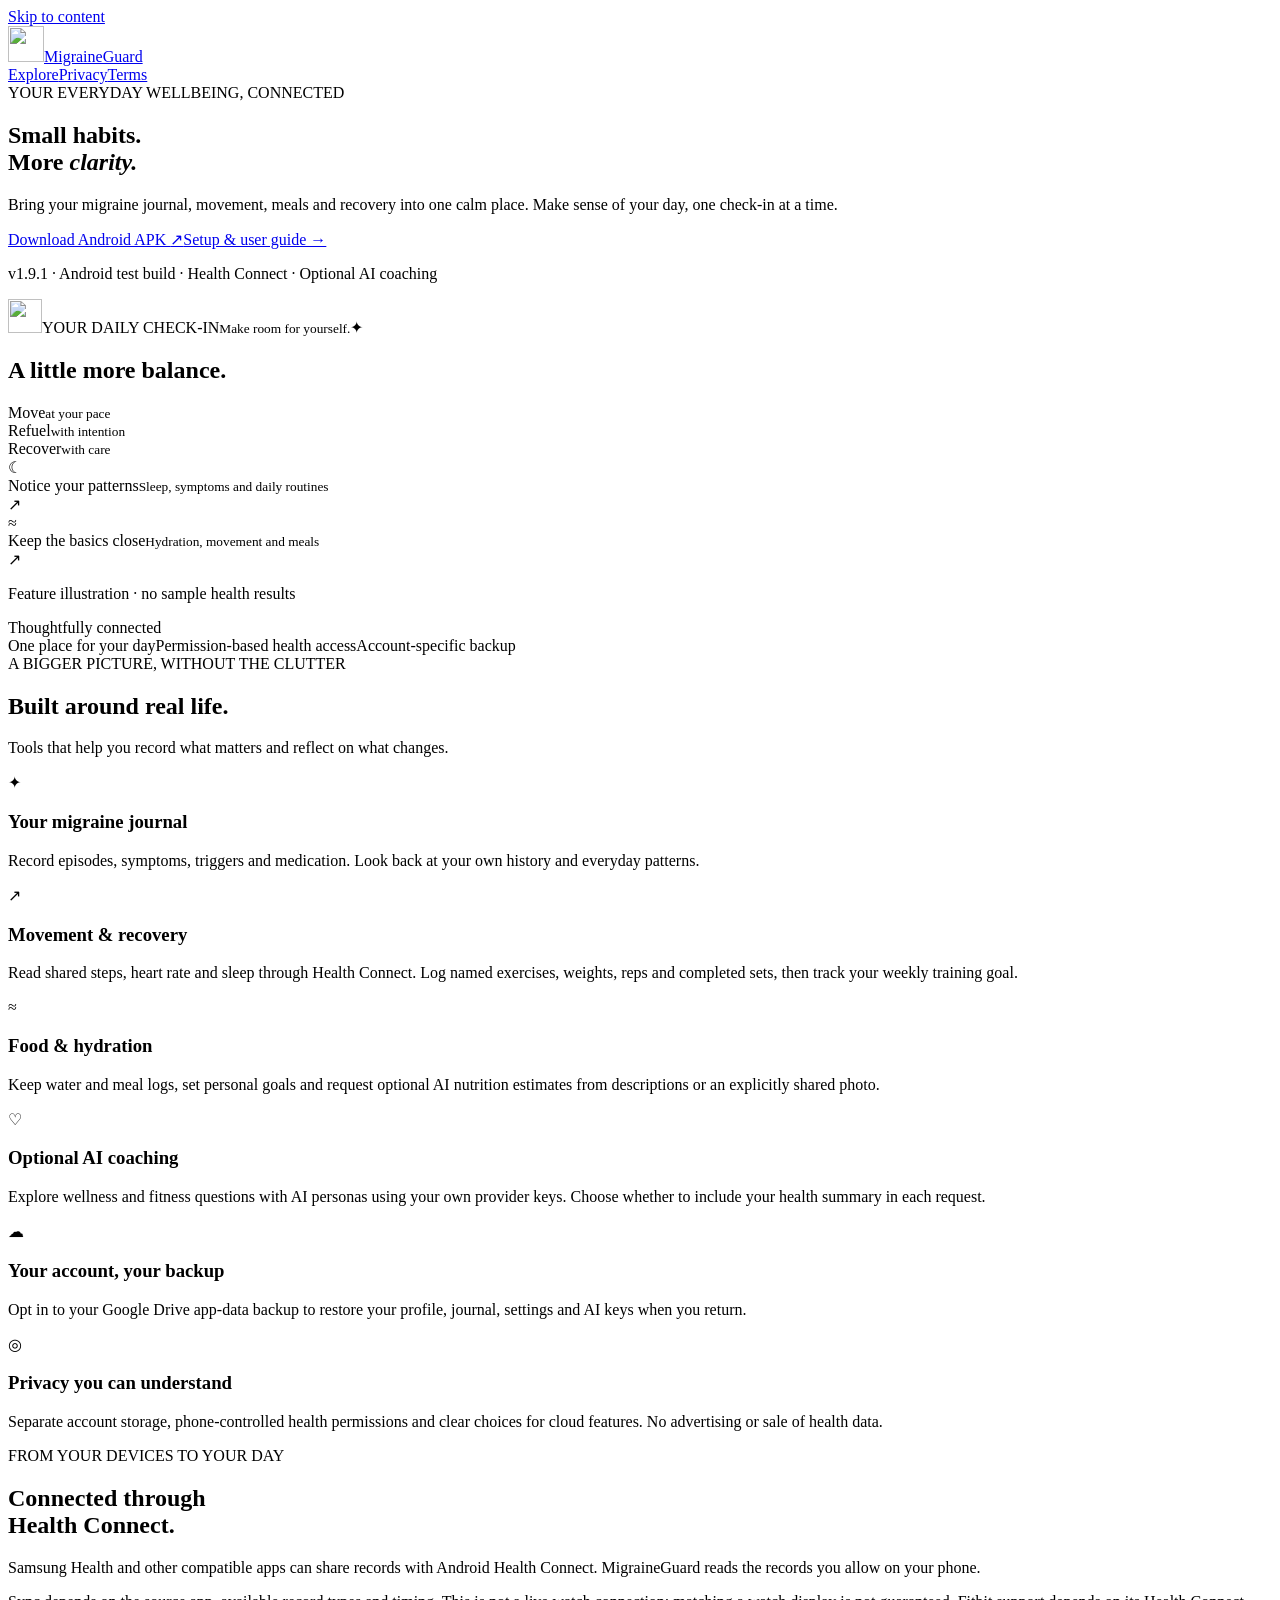
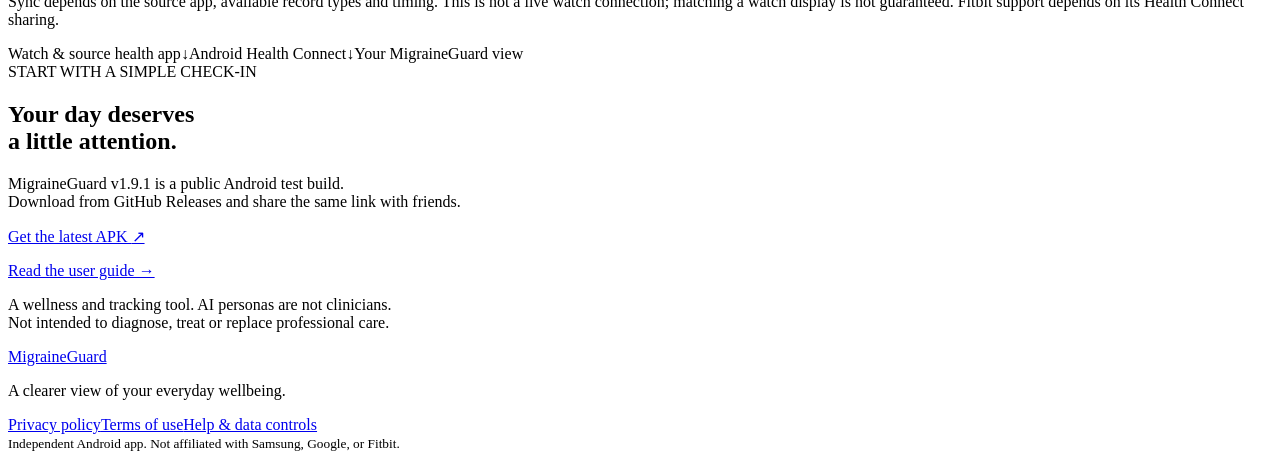
==== website/public/index.html @ 77f8e103 "docs: publish v1.9.1 guide, screenshots, permissions and release evidence [skip ci]" ====
<!doctype html>
<html lang="en">
<head>
<meta charset="utf-8">
<meta name="viewport" content="width=device-width,initial-scale=1">
<meta name="description" content="An Android companion for migraine journaling, fitness, hydration, nutrition and optional AI coaching, with Health Connect and private Google Drive backup.">
<meta name="theme-color" content="#101424"><title>Your health, in perspective · MigraineGuard</title>
<link rel="icon" href="/mark.svg" type="image/svg+xml">
<link rel="stylesheet" href="/styles.css"></head>

<body><a class="skip" href="#main">Skip to content</a>
<header><a class="brand" href="/"><img src="/mark.svg" width="36" height="36" alt="">MigraineGuard</a>
<nav aria-label="Main navigation"><a href="/#features">Explore</a><a href="/privacy.html">Privacy</a><a href="/terms.html">Terms</a></nav>
</header>

<main id="main">
<section class="hero">
<div><span class="eyebrow"><span class="dot"></span> YOUR EVERYDAY WELLBEING, CONNECTED</span>
<h1>Small habits.<br>More <em>clarity.</em></h1>

<p class="lead">Bring your migraine journal, movement, meals and recovery into one calm place. Make sense of your day, one check-in at a time.</p>

<div class="actions"><a class="button" href="https://github.com/jdp323/migraineguard/releases/latest">Download Android APK <span aria-hidden="true">↗</span></a><a class="text-link" href="/support.html">Setup &amp; user guide →</a></div>

<p class="caption">v1.9.1 · Android test build · Health Connect · Optional AI coaching</p>
</div>

<div class="visual" aria-label="Illustration of MigraineGuard features, without personal health readings">
<div class="orbit orbit-one"></div>

<div class="orbit orbit-two"></div>

<div class="demo-card">
<div class="demo-top"><img src="/mark.svg" width="34" height="34" alt=""><span>YOUR DAILY CHECK-IN<small>Make room for yourself.</small></span><span class="spark">✦</span></div>

<h2>A little more balance.</h2>

<div class="rings">
<div class="ring"><span>Move<small>at your pace</small></span></div>

<div class="ring ring-two"><span>Refuel<small>with intention</small></span></div>

<div class="ring ring-three"><span>Recover<small>with care</small></span></div>
</div>

<div class="demo-row"><span class="icon">☾</span>
<div>Notice your patterns<small>Sleep, symptoms and daily routines</small></div>
<span>↗</span></div>

<div class="demo-row"><span class="icon mint">≈</span>
<div>Keep the basics close<small>Hydration, movement and meals</small></div>
<span>↗</span></div>

<p class="illustration-label">Feature illustration · no sample health results</p>
</div>

<div class="floating"><span class="dot"></span> Thoughtfully connected</div>
</div>
</section>

<div class="trust"><span>One place for your day</span><span>Permission-based health access</span><span>Account-specific backup</span></div>

<section id="features">
<div class="section-heading"><span class="eyebrow">A BIGGER PICTURE, WITHOUT THE CLUTTER</span>
<h2>Built around real life.</h2>

<p>Tools that help you record what matters and reflect on what changes.</p>
</div>

<div class="grid">
<article><span class="tile-icon">✦</span>
<h3>Your migraine journal</h3>

<p>Record episodes, symptoms, triggers and medication. Look back at your own history and everyday patterns.</p>
</article>

<article><span class="tile-icon mint">↗</span>
<h3>Movement &amp; recovery</h3>

<p>Read shared steps, heart rate and sleep through Health Connect. Log named exercises, weights, reps and completed sets, then track your weekly training goal.</p>
</article>

<article><span class="tile-icon peach">≈</span>
<h3>Food &amp; hydration</h3>

<p>Keep water and meal logs, set personal goals and request optional AI nutrition estimates from descriptions or an explicitly shared photo.</p>
</article>

<article><span class="tile-icon peach">♡</span>
<h3>Optional AI coaching</h3>

<p>Explore wellness and fitness questions with AI personas using your own provider keys. Choose whether to include your health summary in each request.</p>
</article>

<article><span class="tile-icon">☁</span>
<h3>Your account, your backup</h3>

<p>Opt in to your Google Drive app-data backup to restore your profile, journal, settings and AI keys when you return.</p>
</article>

<article><span class="tile-icon mint">◎</span>
<h3>Privacy you can understand</h3>

<p>Separate account storage, phone-controlled health permissions and clear choices for cloud features. No advertising or sale of health data.</p>
</article>
</div>
</section>

<section class="connection">
<div><span class="eyebrow">FROM YOUR DEVICES TO YOUR DAY</span>
<h2>Connected through<br>Health Connect.</h2>

<p>Samsung Health and other compatible apps can share records with Android Health Connect. MigraineGuard reads the records you allow on your phone.</p>

<p class="muted">Sync depends on the source app, available record types and timing. This is not a live watch connection; matching a watch display is not guaranteed. Fitbit support depends on its Health Connect sharing.</p>
</div>

<div class="flow"><span>Watch &amp; source health app</span><b aria-hidden="true">↓</b><span>Android Health Connect</span><b aria-hidden="true">↓</b><span class="highlight">Your MigraineGuard view</span></div>
</section>

<section class="closing"><span class="eyebrow">START WITH A SIMPLE CHECK-IN</span>
<h2>Your day deserves<br>a little attention.</h2>

<p>MigraineGuard v1.9.1 is a public Android test build.<br>Download from GitHub Releases and share the same link with friends.</p>
<a class="button" href="https://github.com/jdp323/migraineguard/releases/latest">Get the latest APK <span aria-hidden="true">↗</span></a><p><a class="text-link" href="https://github.com/jdp323/migraineguard/blob/main/docs/USER_GUIDE.md">Read the user guide →</a></p>
<p class="caption">A wellness and tracking tool. AI personas are not clinicians.<br>Not intended to diagnose, treat or replace professional care.</p>
</section>
</main>

<footer><a class="brand" href="/">MigraineGuard</a>
<p>A clearer view of your everyday wellbeing.</p>

<div><a href="/privacy.html">Privacy policy</a><a href="/terms.html">Terms of use</a><a href="/support.html">Help &amp; data controls</a></div>
<small>Independent Android app. Not affiliated with Samsung, Google, or Fitbit.</small></footer>
</body></html>
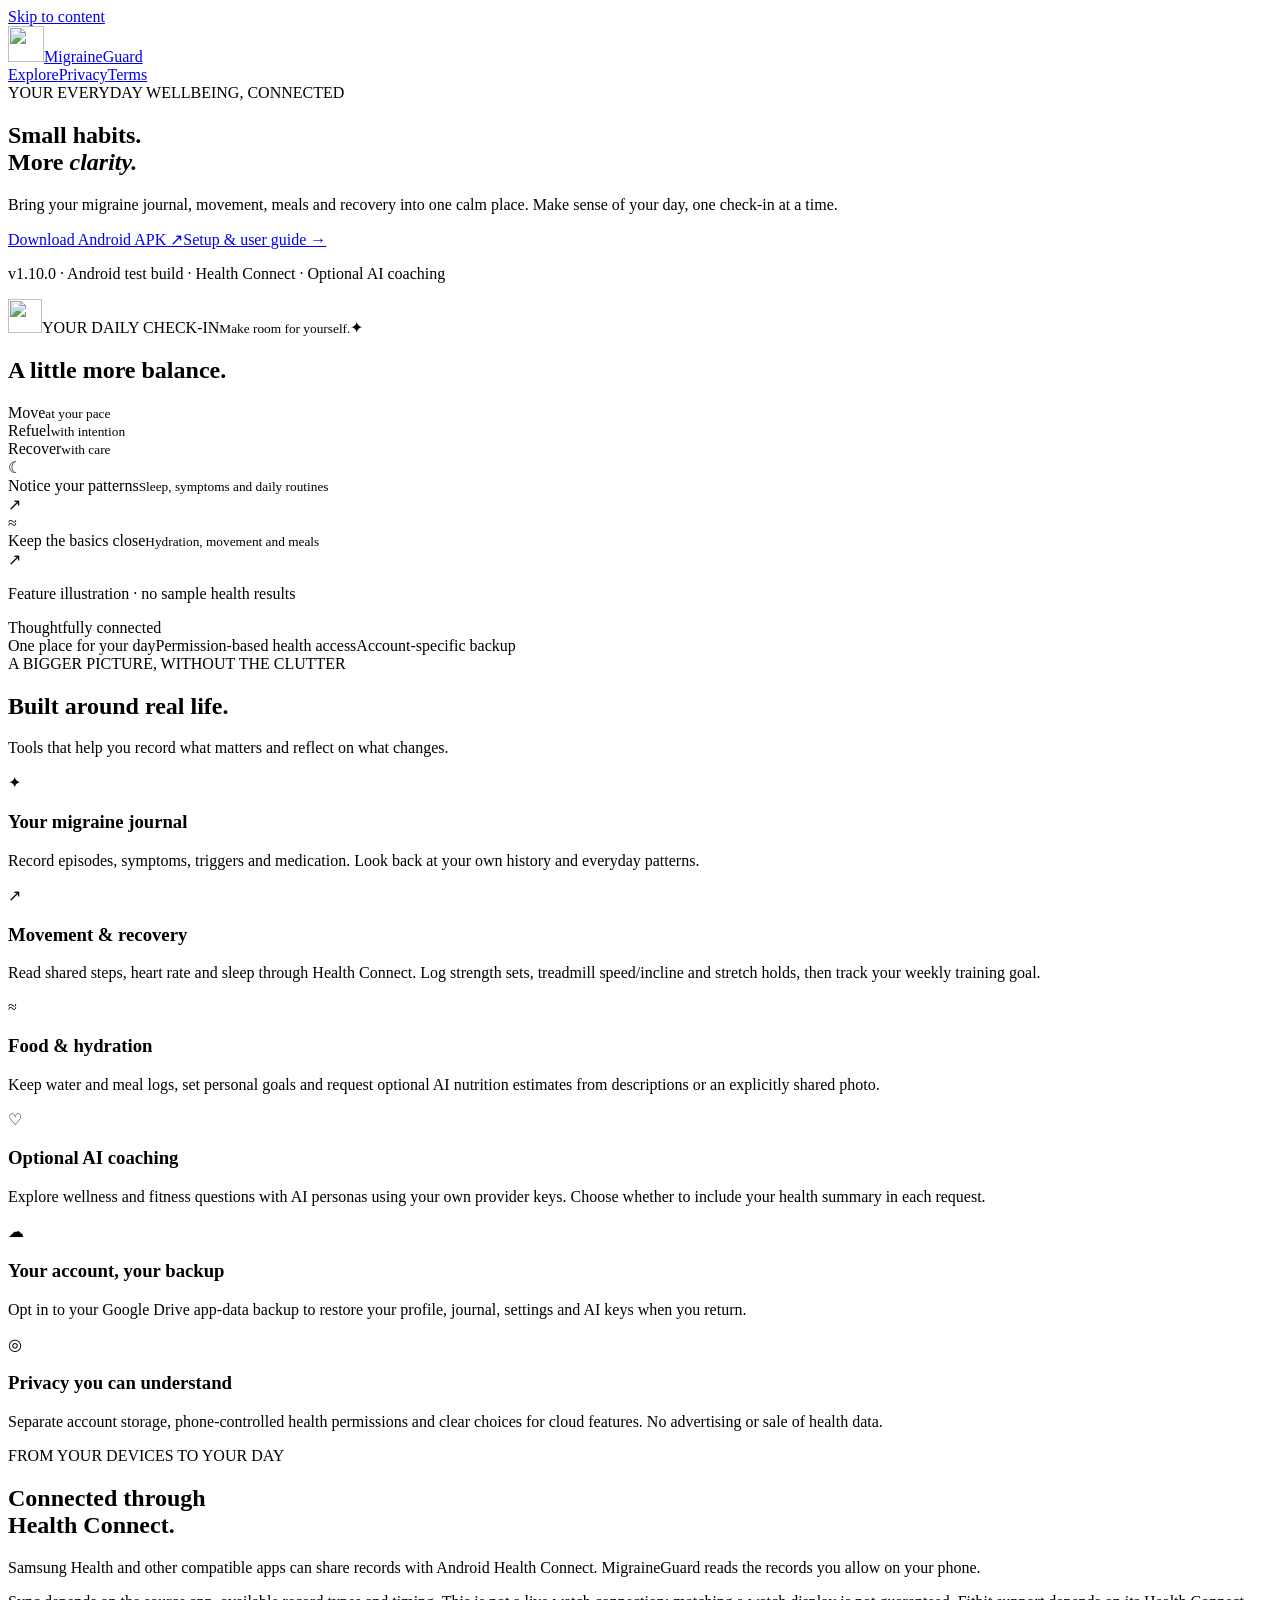
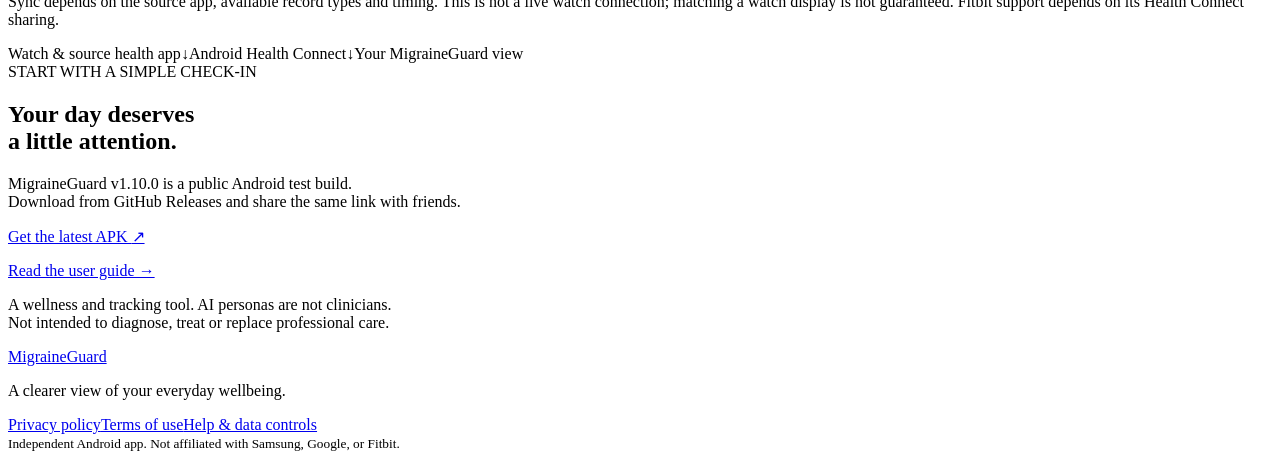
==== commit 0d6628c6: "docs: publish v1.10 usage, screenshots, privacy and release evidence [skip ci]" ====
--- a/website/public/index.html
+++ b/website/public/index.html
@@ -22,7 +22,7 @@
 
 <div class="actions"><a class="button" href="https://github.com/jdp323/migraineguard/releases/latest">Download Android APK <span aria-hidden="true">↗</span></a><a class="text-link" href="/support.html">Setup &amp; user guide →</a></div>
 
-<p class="caption">v1.9.1 · Android test build · Health Connect · Optional AI coaching</p>
+<p class="caption">v1.10.0 · Android test build · Health Connect · Optional AI coaching</p>
 </div>
 
 <div class="visual" aria-label="Illustration of MigraineGuard features, without personal health readings">
@@ -77,7 +77,7 @@
 <article><span class="tile-icon mint">↗</span>
 <h3>Movement &amp; recovery</h3>
 
-<p>Read shared steps, heart rate and sleep through Health Connect. Log named exercises, weights, reps and completed sets, then track your weekly training goal.</p>
+<p>Read shared steps, heart rate and sleep through Health Connect. Log strength sets, treadmill speed/incline and stretch holds, then track your weekly training goal.</p>
 </article>
 
 <article><span class="tile-icon peach">≈</span>
@@ -121,7 +121,7 @@
 <section class="closing"><span class="eyebrow">START WITH A SIMPLE CHECK-IN</span>
 <h2>Your day deserves<br>a little attention.</h2>
 
-<p>MigraineGuard v1.9.1 is a public Android test build.<br>Download from GitHub Releases and share the same link with friends.</p>
+<p>MigraineGuard v1.10.0 is a public Android test build.<br>Download from GitHub Releases and share the same link with friends.</p>
 <a class="button" href="https://github.com/jdp323/migraineguard/releases/latest">Get the latest APK <span aria-hidden="true">↗</span></a><p><a class="text-link" href="https://github.com/jdp323/migraineguard/blob/main/docs/USER_GUIDE.md">Read the user guide →</a></p>
 <p class="caption">A wellness and tracking tool. AI personas are not clinicians.<br>Not intended to diagnose, treat or replace professional care.</p>
 </section>
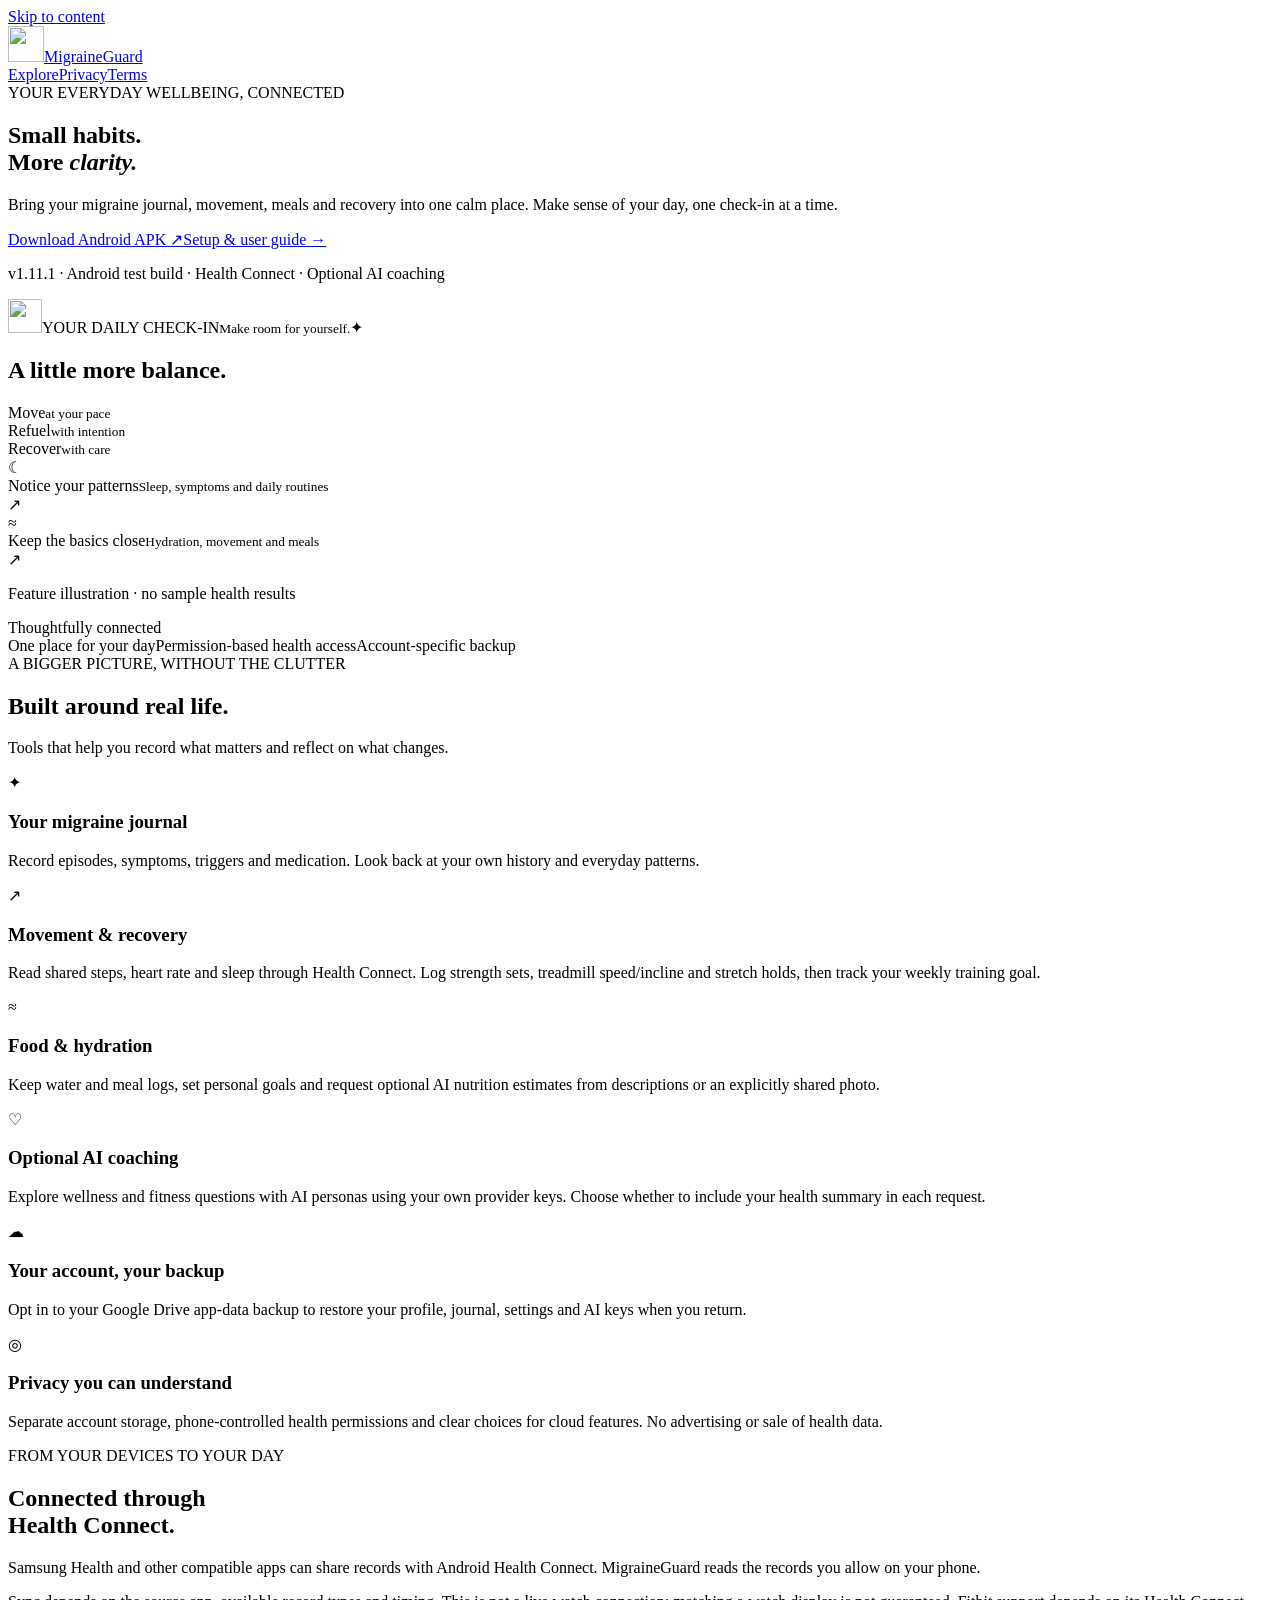
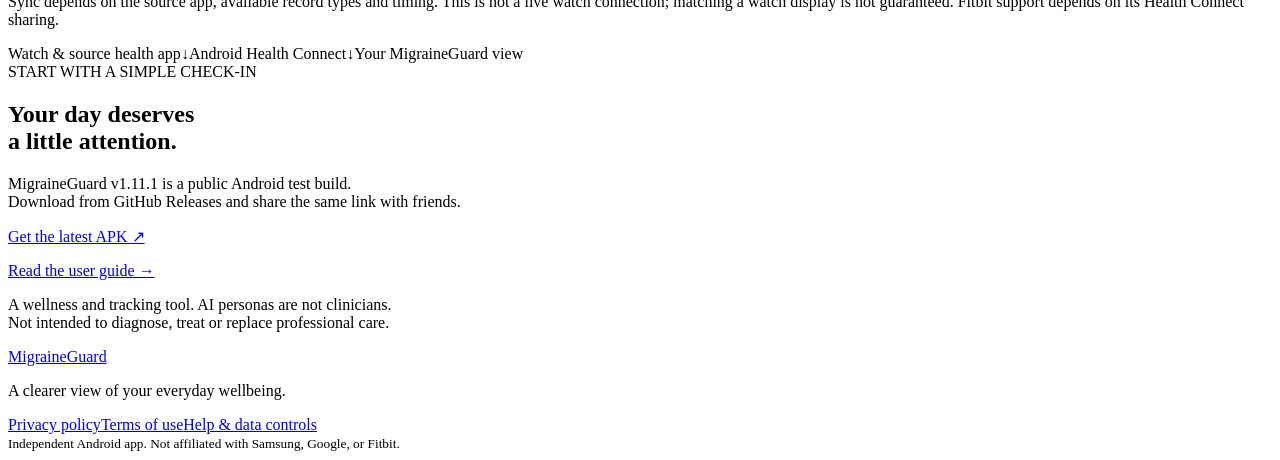
==== commit d1a9352e: "docs: publish v1.11.1 gesture guide, inspected UI gallery and release evidence [skip ci]" ====
--- a/website/public/index.html
+++ b/website/public/index.html
@@ -22,7 +22,7 @@
 
 <div class="actions"><a class="button" href="https://github.com/jdp323/migraineguard/releases/latest">Download Android APK <span aria-hidden="true">↗</span></a><a class="text-link" href="/support.html">Setup &amp; user guide →</a></div>
 
-<p class="caption">v1.10.0 · Android test build · Health Connect · Optional AI coaching</p>
+<p class="caption">v1.11.1 · Android test build · Health Connect · Optional AI coaching</p>
 </div>
 
 <div class="visual" aria-label="Illustration of MigraineGuard features, without personal health readings">
@@ -121,7 +121,7 @@
 <section class="closing"><span class="eyebrow">START WITH A SIMPLE CHECK-IN</span>
 <h2>Your day deserves<br>a little attention.</h2>
 
-<p>MigraineGuard v1.10.0 is a public Android test build.<br>Download from GitHub Releases and share the same link with friends.</p>
+<p>MigraineGuard v1.11.1 is a public Android test build.<br>Download from GitHub Releases and share the same link with friends.</p>
 <a class="button" href="https://github.com/jdp323/migraineguard/releases/latest">Get the latest APK <span aria-hidden="true">↗</span></a><p><a class="text-link" href="https://github.com/jdp323/migraineguard/blob/main/docs/USER_GUIDE.md">Read the user guide →</a></p>
 <p class="caption">A wellness and tracking tool. AI personas are not clinicians.<br>Not intended to diagnose, treat or replace professional care.</p>
 </section>
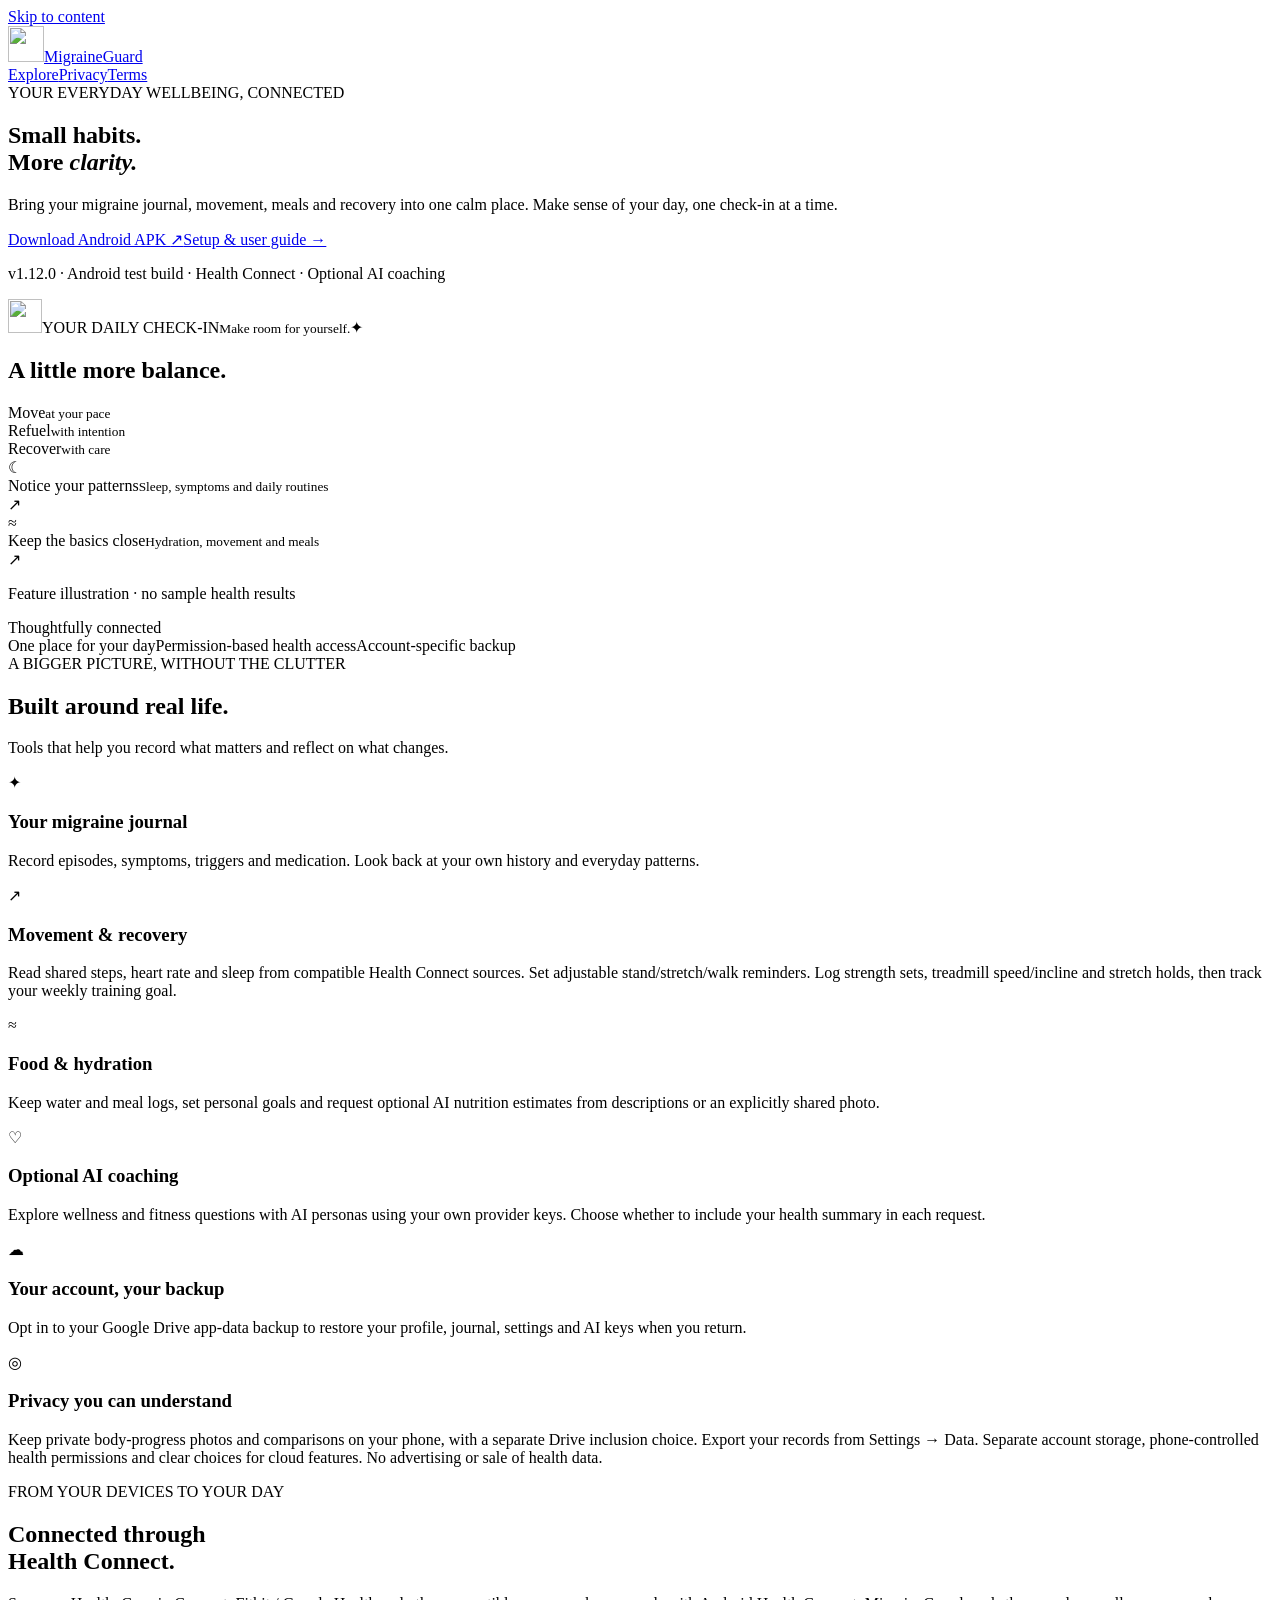
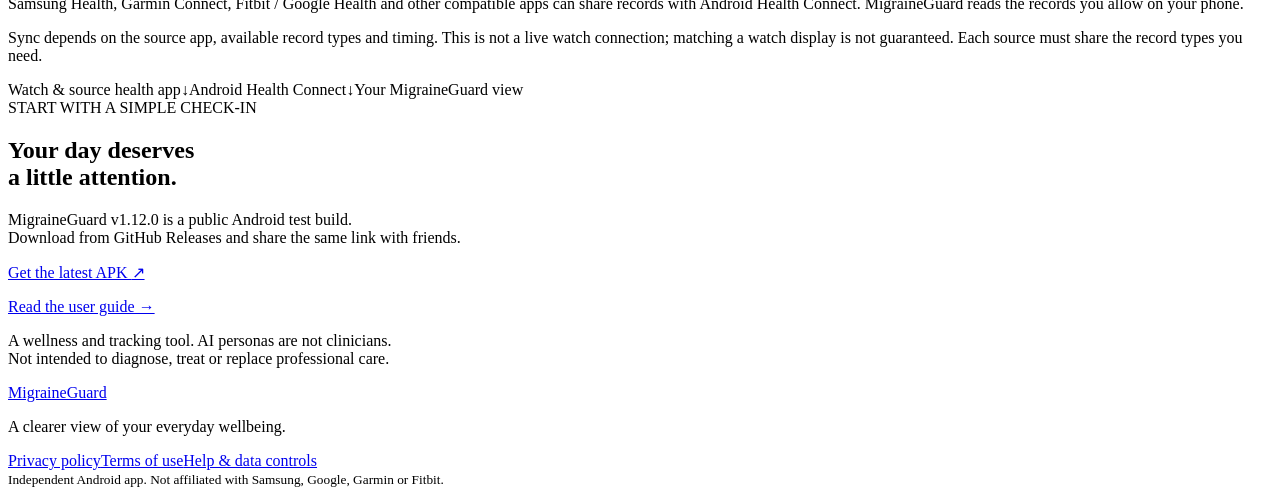
==== commit 70ca7515: "docs: publish verified v1.12.0 usage, privacy, export formats and screenshots [skip ci]" ====
--- a/website/public/index.html
+++ b/website/public/index.html
@@ -22,7 +22,7 @@
 
 <div class="actions"><a class="button" href="https://github.com/jdp323/migraineguard/releases/latest">Download Android APK <span aria-hidden="true">↗</span></a><a class="text-link" href="/support.html">Setup &amp; user guide →</a></div>
 
-<p class="caption">v1.11.1 · Android test build · Health Connect · Optional AI coaching</p>
+<p class="caption">v1.12.0 · Android test build · Health Connect · Optional AI coaching</p>
 </div>
 
 <div class="visual" aria-label="Illustration of MigraineGuard features, without personal health readings">
@@ -77,7 +77,7 @@
 <article><span class="tile-icon mint">↗</span>
 <h3>Movement &amp; recovery</h3>
 
-<p>Read shared steps, heart rate and sleep through Health Connect. Log strength sets, treadmill speed/incline and stretch holds, then track your weekly training goal.</p>
+<p>Read shared steps, heart rate and sleep from compatible Health Connect sources. Set adjustable stand/stretch/walk reminders. Log strength sets, treadmill speed/incline and stretch holds, then track your weekly training goal.</p>
 </article>
 
 <article><span class="tile-icon peach">≈</span>
@@ -101,7 +101,7 @@
 <article><span class="tile-icon mint">◎</span>
 <h3>Privacy you can understand</h3>
 
-<p>Separate account storage, phone-controlled health permissions and clear choices for cloud features. No advertising or sale of health data.</p>
+<p>Keep private body-progress photos and comparisons on your phone, with a separate Drive inclusion choice. Export your records from Settings → Data. Separate account storage, phone-controlled health permissions and clear choices for cloud features. No advertising or sale of health data.</p>
 </article>
 </div>
 </section>
@@ -110,9 +110,9 @@
 <div><span class="eyebrow">FROM YOUR DEVICES TO YOUR DAY</span>
 <h2>Connected through<br>Health Connect.</h2>
 
-<p>Samsung Health and other compatible apps can share records with Android Health Connect. MigraineGuard reads the records you allow on your phone.</p>
+<p>Samsung Health, Garmin Connect, Fitbit / Google Health and other compatible apps can share records with Android Health Connect. MigraineGuard reads the records you allow on your phone.</p>
 
-<p class="muted">Sync depends on the source app, available record types and timing. This is not a live watch connection; matching a watch display is not guaranteed. Fitbit support depends on its Health Connect sharing.</p>
+<p class="muted">Sync depends on the source app, available record types and timing. This is not a live watch connection; matching a watch display is not guaranteed. Each source must share the record types you need.</p>
 </div>
 
 <div class="flow"><span>Watch &amp; source health app</span><b aria-hidden="true">↓</b><span>Android Health Connect</span><b aria-hidden="true">↓</b><span class="highlight">Your MigraineGuard view</span></div>
@@ -121,7 +121,7 @@
 <section class="closing"><span class="eyebrow">START WITH A SIMPLE CHECK-IN</span>
 <h2>Your day deserves<br>a little attention.</h2>
 
-<p>MigraineGuard v1.11.1 is a public Android test build.<br>Download from GitHub Releases and share the same link with friends.</p>
+<p>MigraineGuard v1.12.0 is a public Android test build.<br>Download from GitHub Releases and share the same link with friends.</p>
 <a class="button" href="https://github.com/jdp323/migraineguard/releases/latest">Get the latest APK <span aria-hidden="true">↗</span></a><p><a class="text-link" href="https://github.com/jdp323/migraineguard/blob/main/docs/USER_GUIDE.md">Read the user guide →</a></p>
 <p class="caption">A wellness and tracking tool. AI personas are not clinicians.<br>Not intended to diagnose, treat or replace professional care.</p>
 </section>
@@ -131,5 +131,5 @@
 <p>A clearer view of your everyday wellbeing.</p>
 
 <div><a href="/privacy.html">Privacy policy</a><a href="/terms.html">Terms of use</a><a href="/support.html">Help &amp; data controls</a></div>
-<small>Independent Android app. Not affiliated with Samsung, Google, or Fitbit.</small></footer>
+<small>Independent Android app. Not affiliated with Samsung, Google, Garmin or Fitbit.</small></footer>
 </body></html>
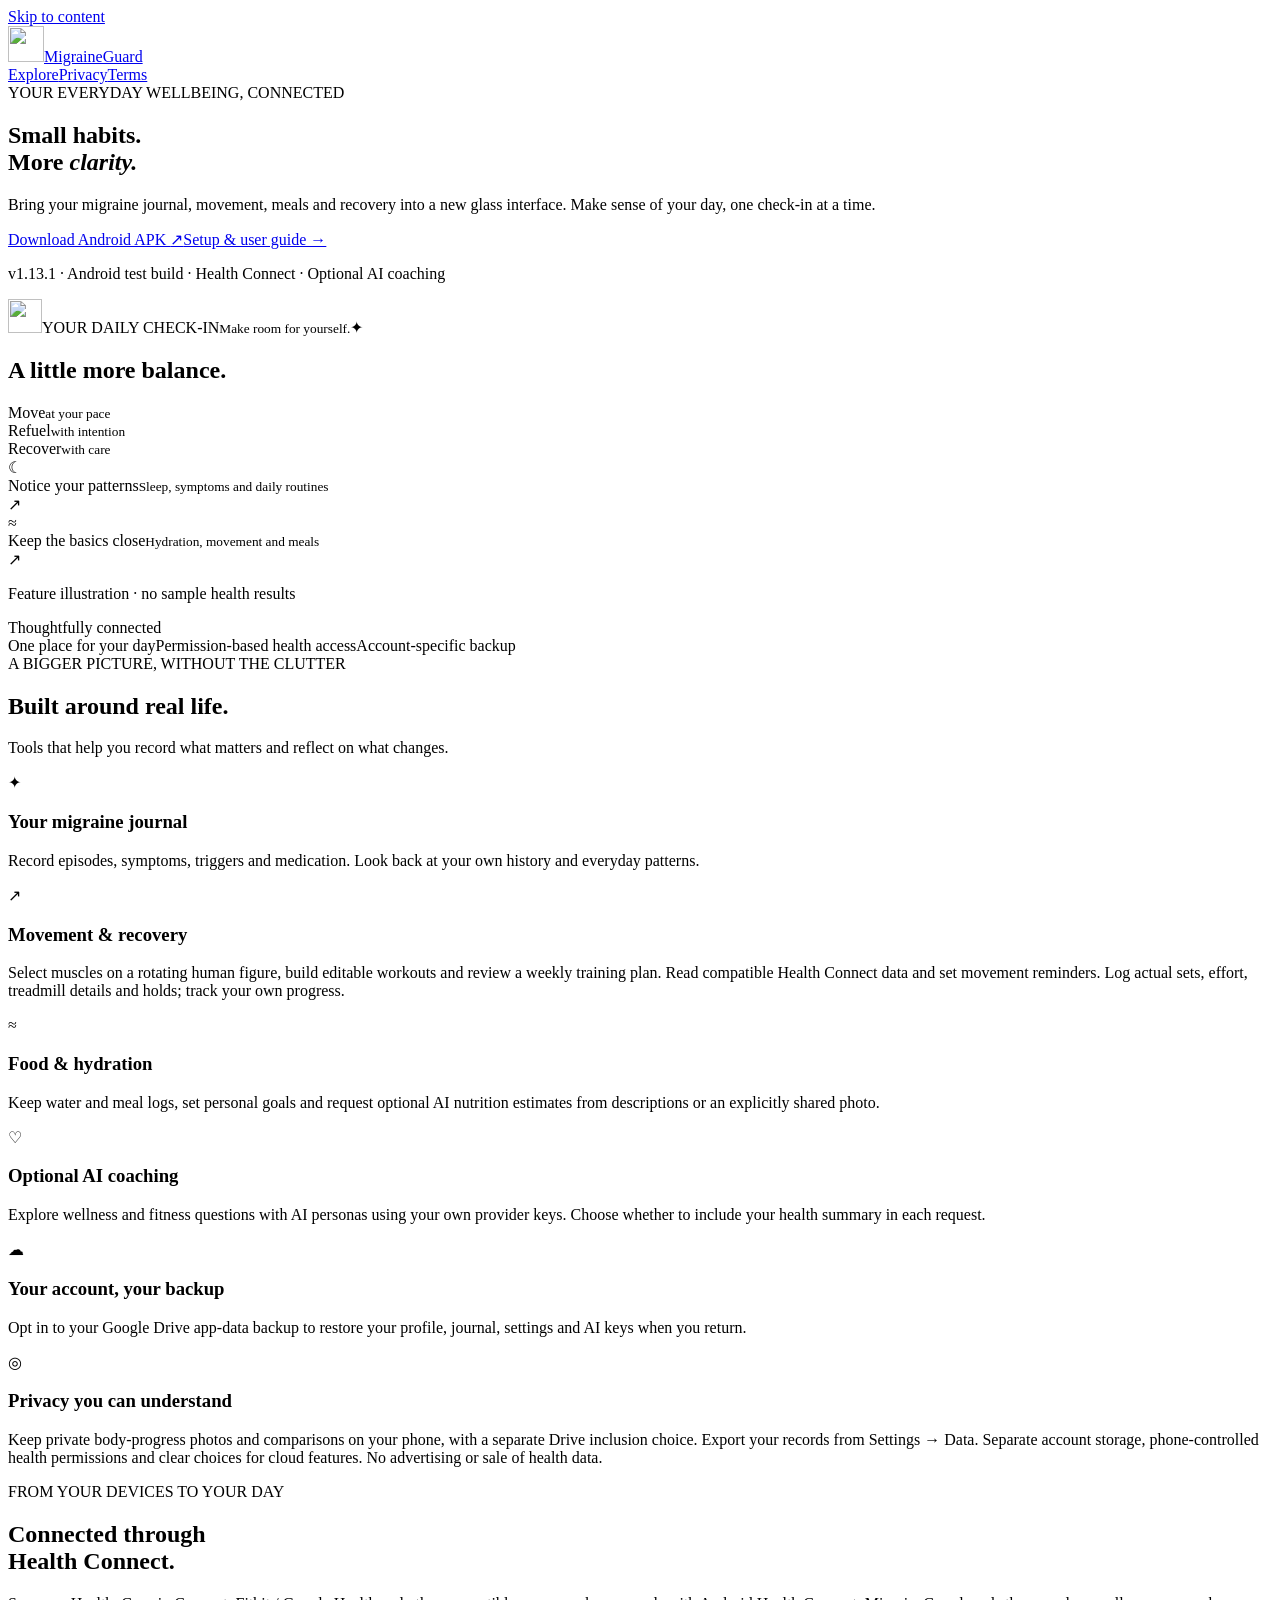
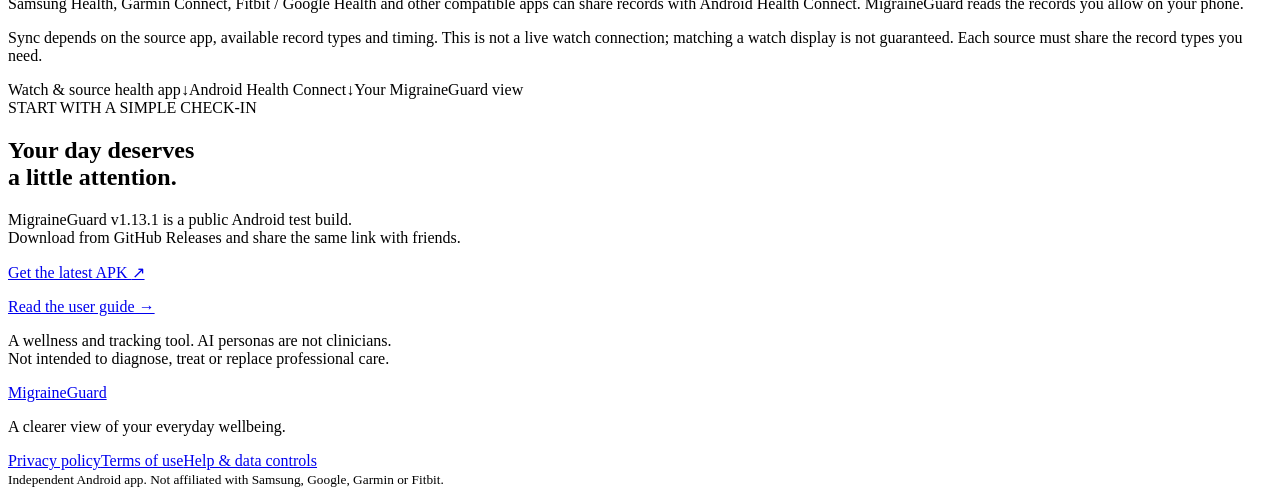
==== commit f6fba4f5: "Document verified v1.13.1 trainer, glass UI and public screenshots [skip ci]" ====
--- a/website/public/index.html
+++ b/website/public/index.html
@@ -18,11 +18,11 @@
 <div><span class="eyebrow"><span class="dot"></span> YOUR EVERYDAY WELLBEING, CONNECTED</span>
 <h1>Small habits.<br>More <em>clarity.</em></h1>
 
-<p class="lead">Bring your migraine journal, movement, meals and recovery into one calm place. Make sense of your day, one check-in at a time.</p>
+<p class="lead">Bring your migraine journal, movement, meals and recovery into a new glass interface. Make sense of your day, one check-in at a time.</p>
 
 <div class="actions"><a class="button" href="https://github.com/jdp323/migraineguard/releases/latest">Download Android APK <span aria-hidden="true">↗</span></a><a class="text-link" href="/support.html">Setup &amp; user guide →</a></div>
 
-<p class="caption">v1.12.0 · Android test build · Health Connect · Optional AI coaching</p>
+<p class="caption">v1.13.1 · Android test build · Health Connect · Optional AI coaching</p>
 </div>
 
 <div class="visual" aria-label="Illustration of MigraineGuard features, without personal health readings">
@@ -77,7 +77,7 @@
 <article><span class="tile-icon mint">↗</span>
 <h3>Movement &amp; recovery</h3>
 
-<p>Read shared steps, heart rate and sleep from compatible Health Connect sources. Set adjustable stand/stretch/walk reminders. Log strength sets, treadmill speed/incline and stretch holds, then track your weekly training goal.</p>
+<p>Select muscles on a rotating human figure, build editable workouts and review a weekly training plan. Read compatible Health Connect data and set movement reminders. Log actual sets, effort, treadmill details and holds; track your own progress.</p>
 </article>
 
 <article><span class="tile-icon peach">≈</span>
@@ -121,7 +121,7 @@
 <section class="closing"><span class="eyebrow">START WITH A SIMPLE CHECK-IN</span>
 <h2>Your day deserves<br>a little attention.</h2>
 
-<p>MigraineGuard v1.12.0 is a public Android test build.<br>Download from GitHub Releases and share the same link with friends.</p>
+<p>MigraineGuard v1.13.1 is a public Android test build.<br>Download from GitHub Releases and share the same link with friends.</p>
 <a class="button" href="https://github.com/jdp323/migraineguard/releases/latest">Get the latest APK <span aria-hidden="true">↗</span></a><p><a class="text-link" href="https://github.com/jdp323/migraineguard/blob/main/docs/USER_GUIDE.md">Read the user guide →</a></p>
 <p class="caption">A wellness and tracking tool. AI personas are not clinicians.<br>Not intended to diagnose, treat or replace professional care.</p>
 </section>
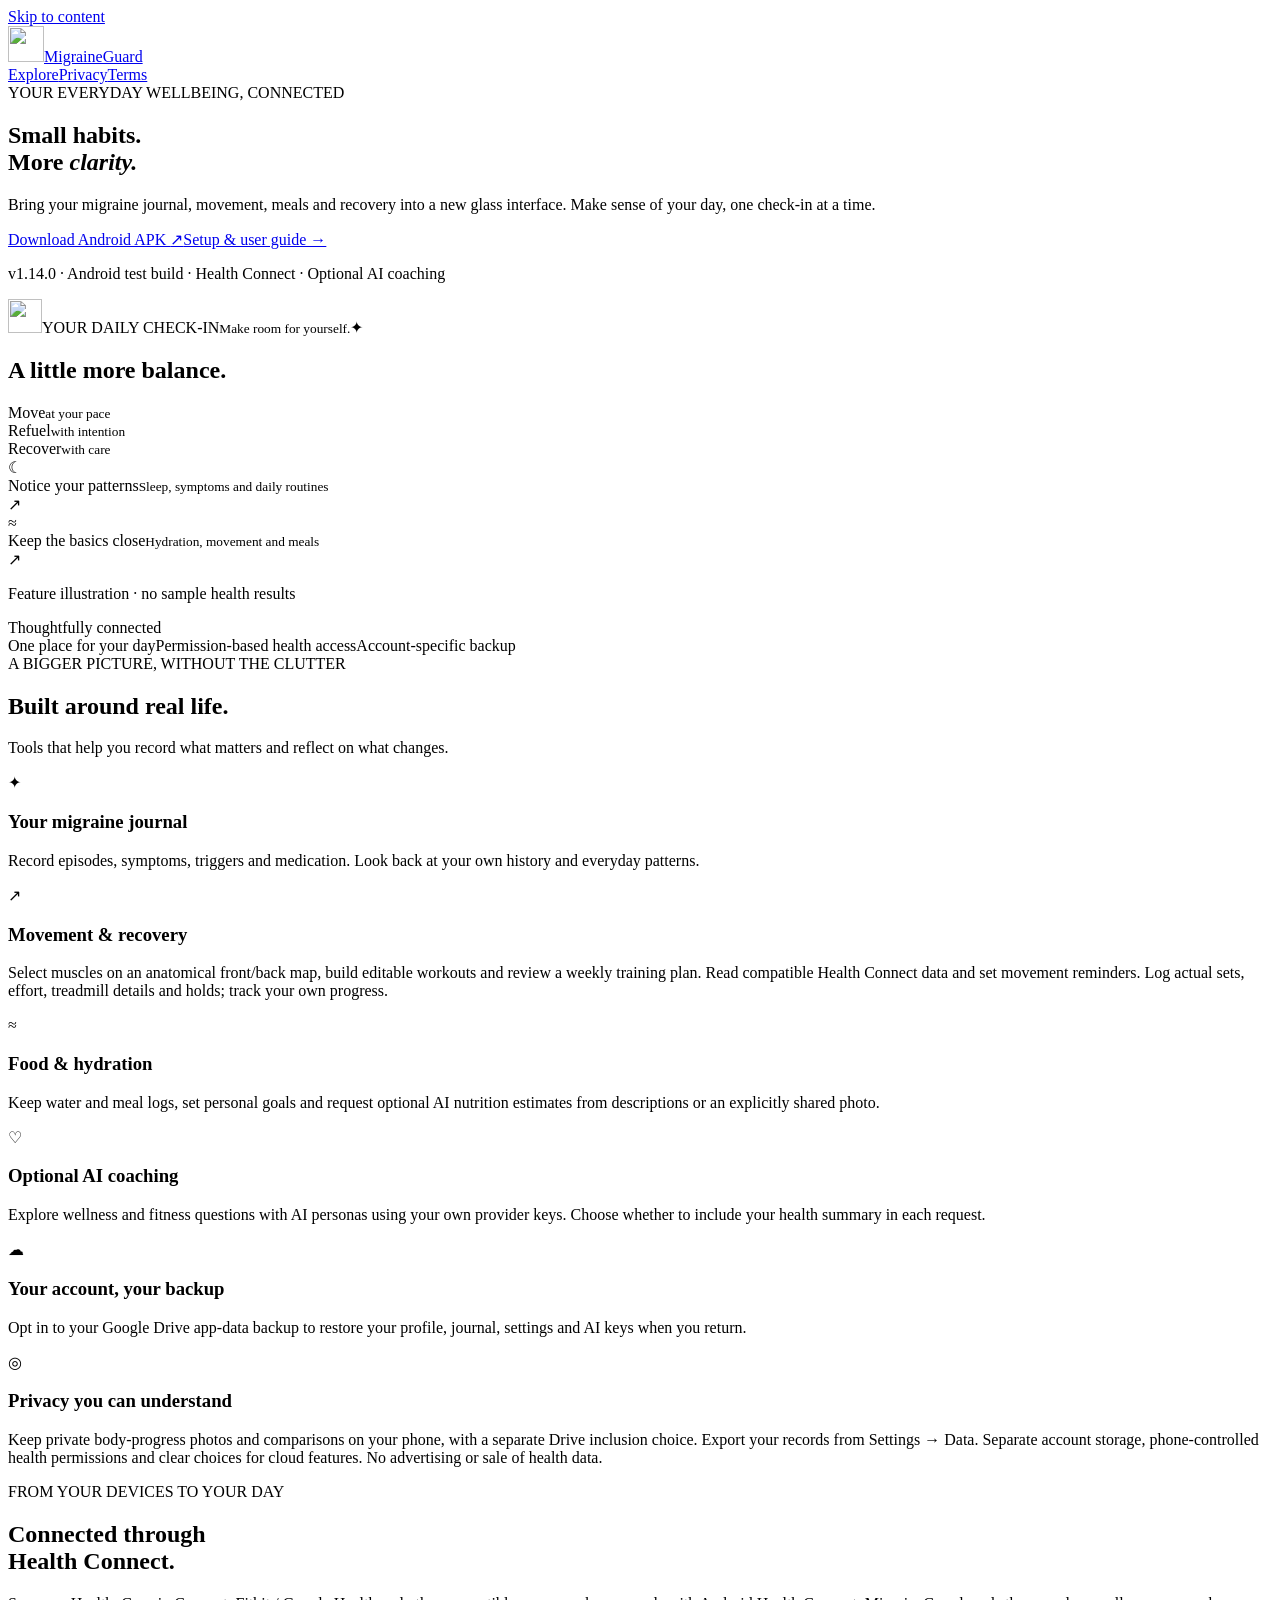
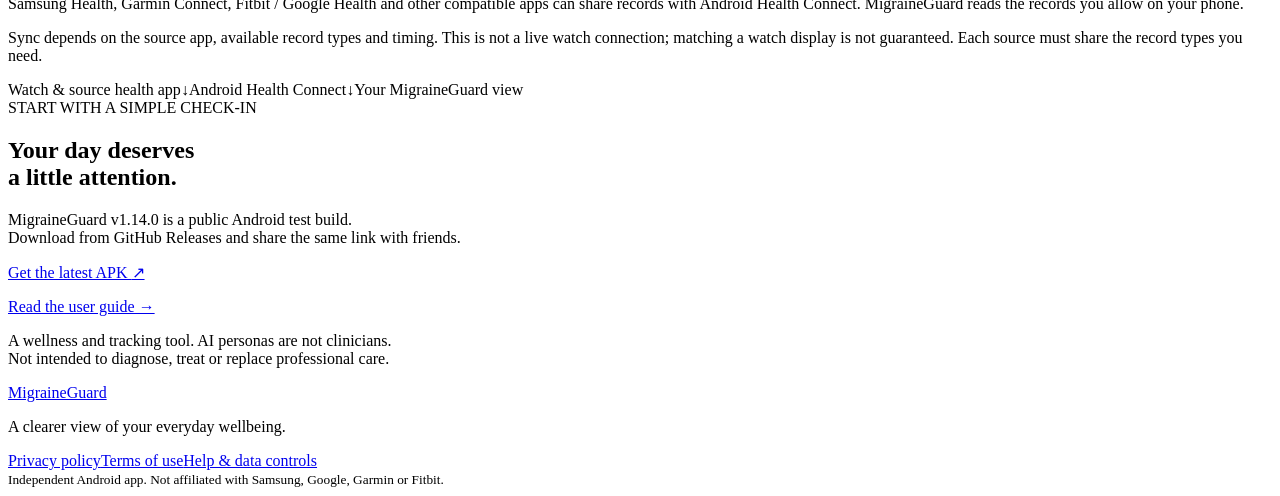
==== commit 45018348: "Publish verified v1.14 anatomy guide, credits and Android captures [skip ci]" ====
--- a/website/public/index.html
+++ b/website/public/index.html
@@ -22,7 +22,7 @@
 
 <div class="actions"><a class="button" href="https://github.com/jdp323/migraineguard/releases/latest">Download Android APK <span aria-hidden="true">↗</span></a><a class="text-link" href="/support.html">Setup &amp; user guide →</a></div>
 
-<p class="caption">v1.13.1 · Android test build · Health Connect · Optional AI coaching</p>
+<p class="caption">v1.14.0 · Android test build · Health Connect · Optional AI coaching</p>
 </div>
 
 <div class="visual" aria-label="Illustration of MigraineGuard features, without personal health readings">
@@ -77,7 +77,7 @@
 <article><span class="tile-icon mint">↗</span>
 <h3>Movement &amp; recovery</h3>
 
-<p>Select muscles on a rotating human figure, build editable workouts and review a weekly training plan. Read compatible Health Connect data and set movement reminders. Log actual sets, effort, treadmill details and holds; track your own progress.</p>
+<p>Select muscles on an anatomical front/back map, build editable workouts and review a weekly training plan. Read compatible Health Connect data and set movement reminders. Log actual sets, effort, treadmill details and holds; track your own progress.</p>
 </article>
 
 <article><span class="tile-icon peach">≈</span>
@@ -121,7 +121,7 @@
 <section class="closing"><span class="eyebrow">START WITH A SIMPLE CHECK-IN</span>
 <h2>Your day deserves<br>a little attention.</h2>
 
-<p>MigraineGuard v1.13.1 is a public Android test build.<br>Download from GitHub Releases and share the same link with friends.</p>
+<p>MigraineGuard v1.14.0 is a public Android test build.<br>Download from GitHub Releases and share the same link with friends.</p>
 <a class="button" href="https://github.com/jdp323/migraineguard/releases/latest">Get the latest APK <span aria-hidden="true">↗</span></a><p><a class="text-link" href="https://github.com/jdp323/migraineguard/blob/main/docs/USER_GUIDE.md">Read the user guide →</a></p>
 <p class="caption">A wellness and tracking tool. AI personas are not clinicians.<br>Not intended to diagnose, treat or replace professional care.</p>
 </section>
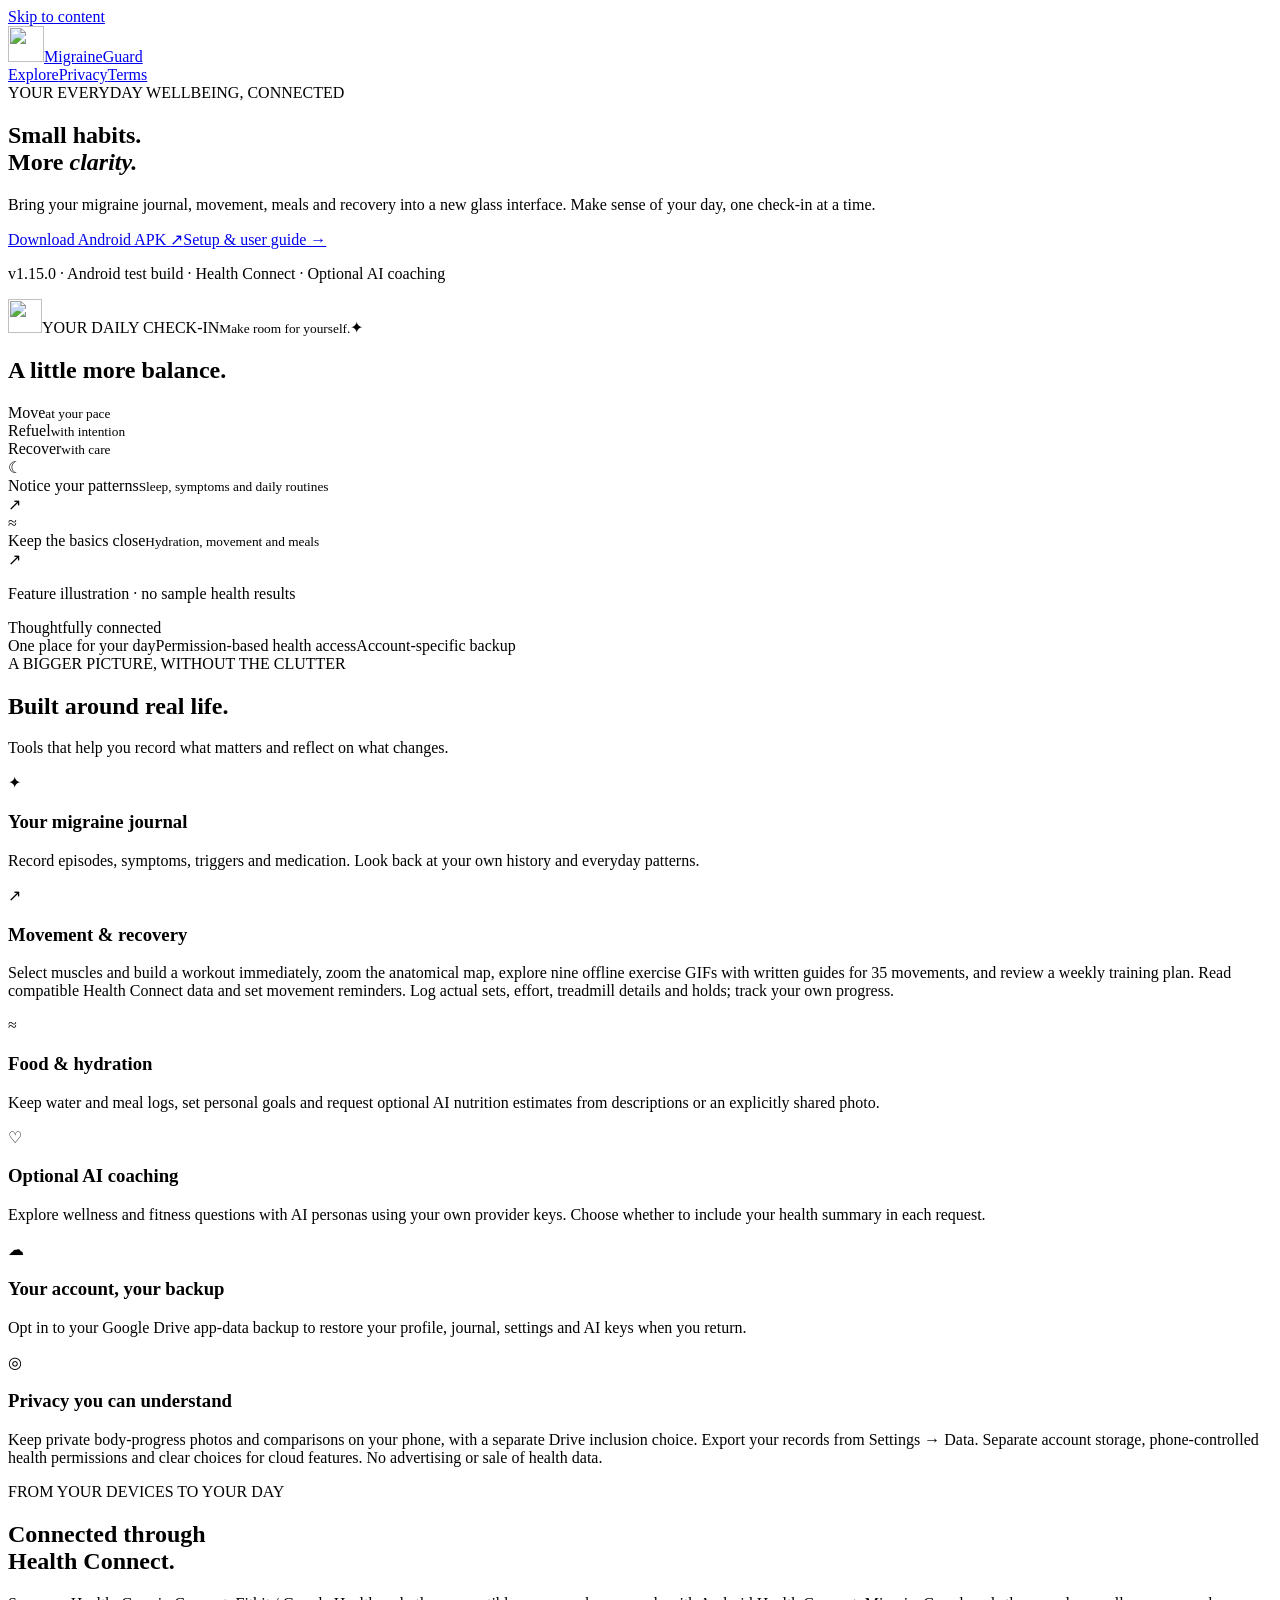
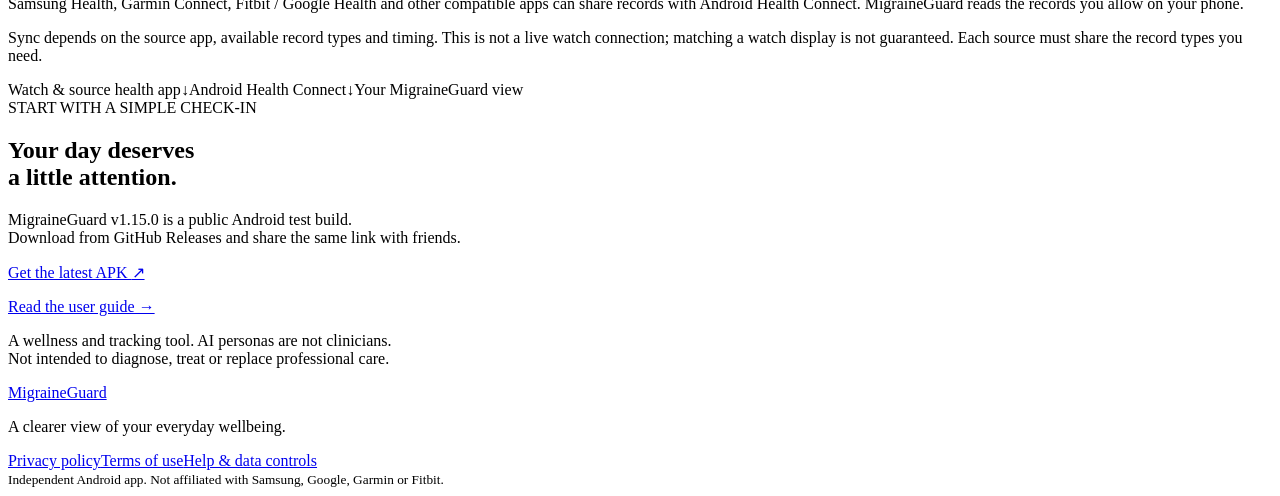
==== commit 0692591d: "Publish verified v1.15.0 guides, simulation scope and native app captures [skip ci]" ====
--- a/website/public/index.html
+++ b/website/public/index.html
@@ -22,7 +22,7 @@
 
 <div class="actions"><a class="button" href="https://github.com/jdp323/migraineguard/releases/latest">Download Android APK <span aria-hidden="true">↗</span></a><a class="text-link" href="/support.html">Setup &amp; user guide →</a></div>
 
-<p class="caption">v1.14.0 · Android test build · Health Connect · Optional AI coaching</p>
+<p class="caption">v1.15.0 · Android test build · Health Connect · Optional AI coaching</p>
 </div>
 
 <div class="visual" aria-label="Illustration of MigraineGuard features, without personal health readings">
@@ -77,7 +77,7 @@
 <article><span class="tile-icon mint">↗</span>
 <h3>Movement &amp; recovery</h3>
 
-<p>Select muscles on an anatomical front/back map, build editable workouts and review a weekly training plan. Read compatible Health Connect data and set movement reminders. Log actual sets, effort, treadmill details and holds; track your own progress.</p>
+<p>Select muscles and build a workout immediately, zoom the anatomical map, explore nine offline exercise GIFs with written guides for 35 movements, and review a weekly training plan. Read compatible Health Connect data and set movement reminders. Log actual sets, effort, treadmill details and holds; track your own progress.</p>
 </article>
 
 <article><span class="tile-icon peach">≈</span>
@@ -121,7 +121,7 @@
 <section class="closing"><span class="eyebrow">START WITH A SIMPLE CHECK-IN</span>
 <h2>Your day deserves<br>a little attention.</h2>
 
-<p>MigraineGuard v1.14.0 is a public Android test build.<br>Download from GitHub Releases and share the same link with friends.</p>
+<p>MigraineGuard v1.15.0 is a public Android test build.<br>Download from GitHub Releases and share the same link with friends.</p>
 <a class="button" href="https://github.com/jdp323/migraineguard/releases/latest">Get the latest APK <span aria-hidden="true">↗</span></a><p><a class="text-link" href="https://github.com/jdp323/migraineguard/blob/main/docs/USER_GUIDE.md">Read the user guide →</a></p>
 <p class="caption">A wellness and tracking tool. AI personas are not clinicians.<br>Not intended to diagnose, treat or replace professional care.</p>
 </section>
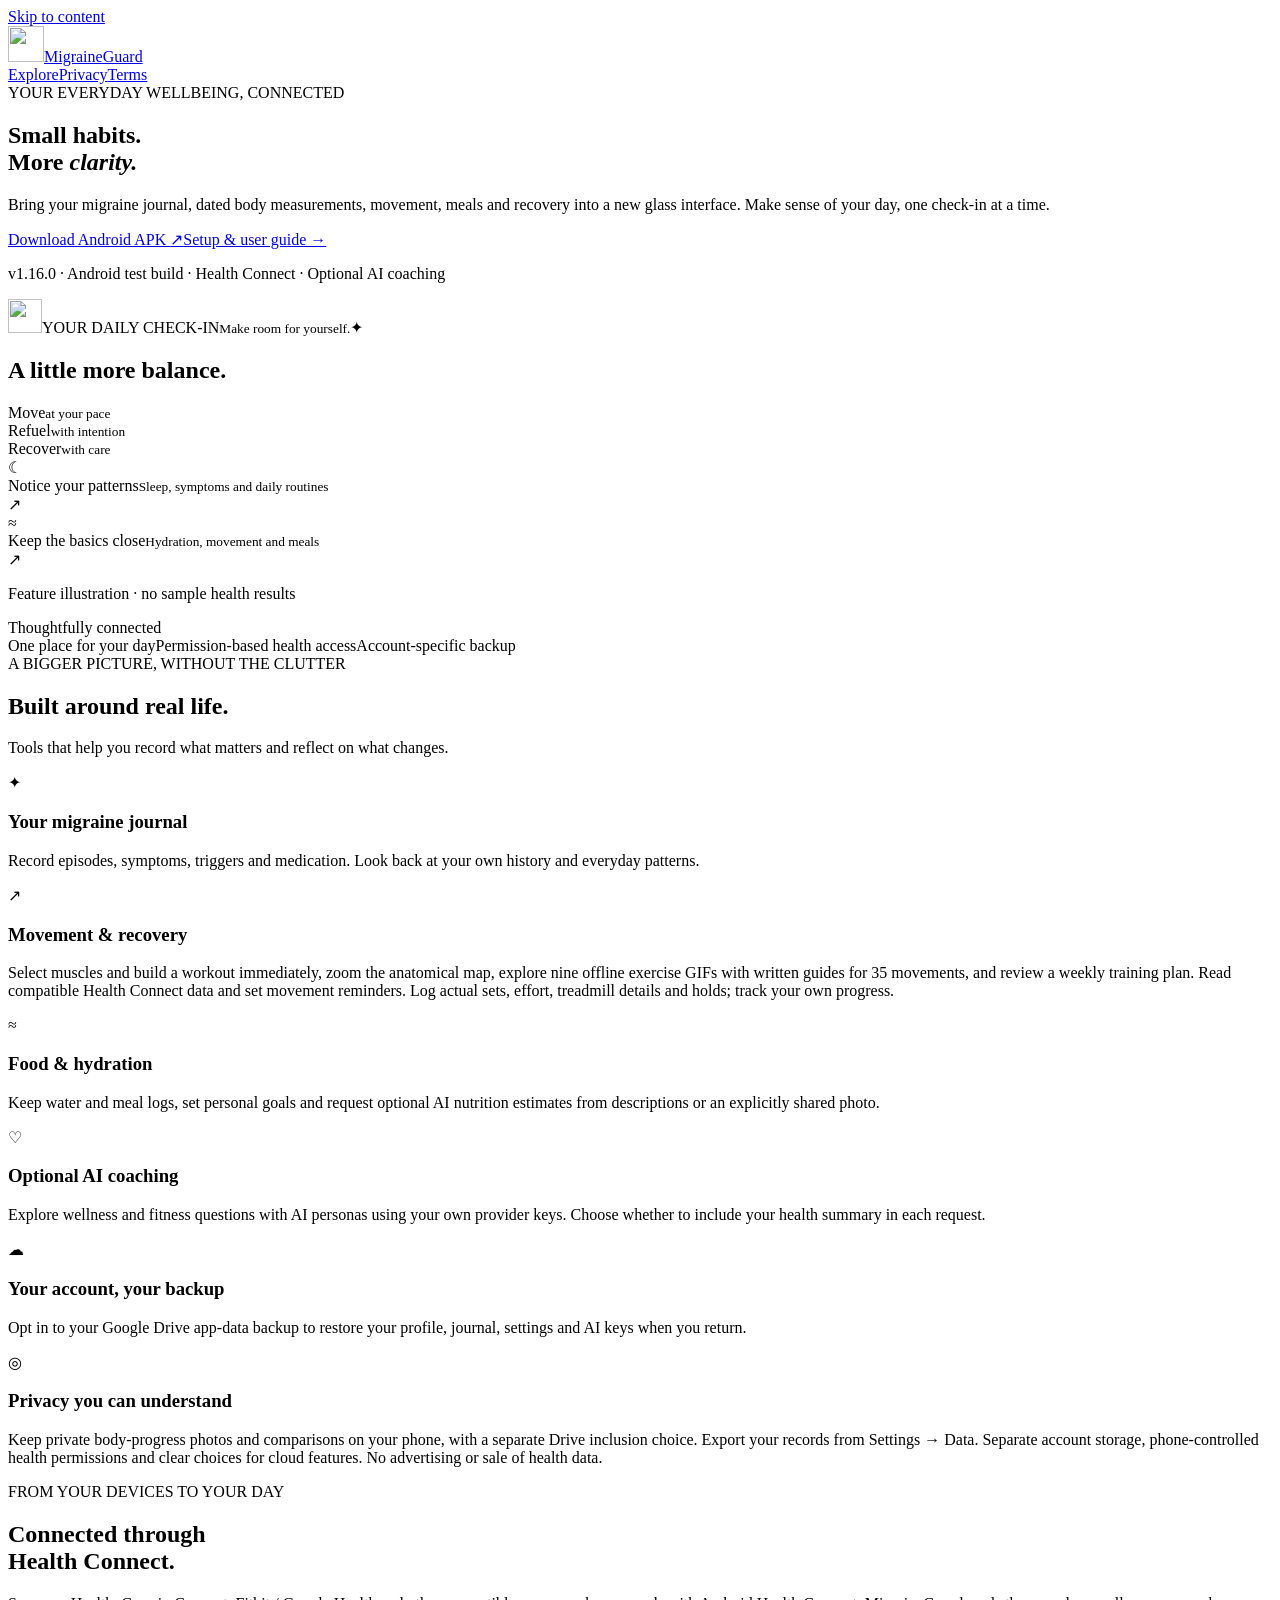
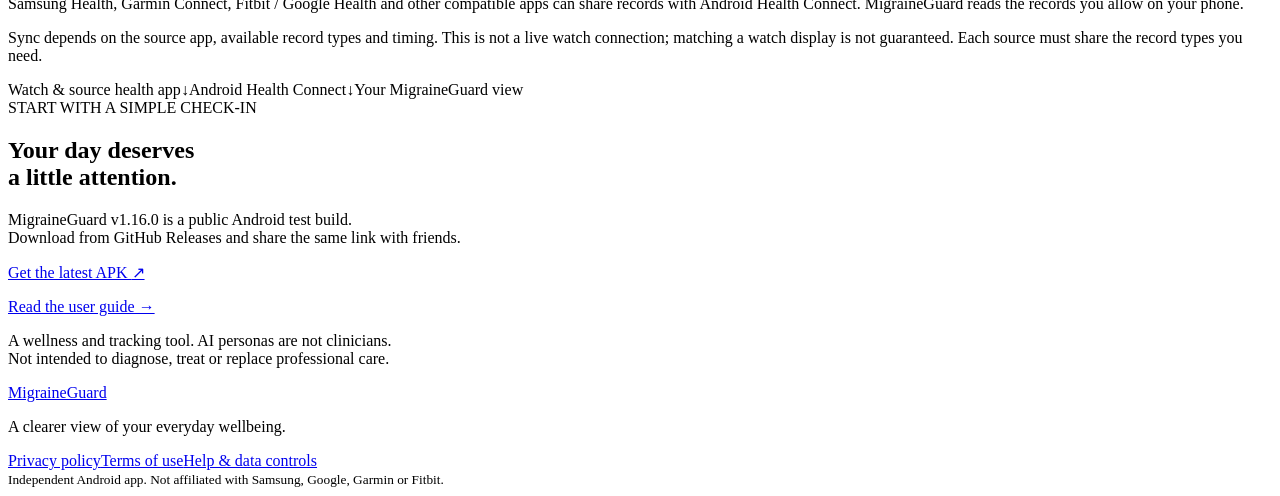
==== commit 92b52eb0: "Document verified v1.16 measurements and compact storage; scope CI crash evidence [skip ci]" ====
--- a/website/public/index.html
+++ b/website/public/index.html
@@ -18,11 +18,11 @@
 <div><span class="eyebrow"><span class="dot"></span> YOUR EVERYDAY WELLBEING, CONNECTED</span>
 <h1>Small habits.<br>More <em>clarity.</em></h1>
 
-<p class="lead">Bring your migraine journal, movement, meals and recovery into a new glass interface. Make sense of your day, one check-in at a time.</p>
+<p class="lead">Bring your migraine journal, dated body measurements, movement, meals and recovery into a new glass interface. Make sense of your day, one check-in at a time.</p>
 
 <div class="actions"><a class="button" href="https://github.com/jdp323/migraineguard/releases/latest">Download Android APK <span aria-hidden="true">↗</span></a><a class="text-link" href="/support.html">Setup &amp; user guide →</a></div>
 
-<p class="caption">v1.15.0 · Android test build · Health Connect · Optional AI coaching</p>
+<p class="caption">v1.16.0 · Android test build · Health Connect · Optional AI coaching</p>
 </div>
 
 <div class="visual" aria-label="Illustration of MigraineGuard features, without personal health readings">
@@ -121,7 +121,7 @@
 <section class="closing"><span class="eyebrow">START WITH A SIMPLE CHECK-IN</span>
 <h2>Your day deserves<br>a little attention.</h2>
 
-<p>MigraineGuard v1.15.0 is a public Android test build.<br>Download from GitHub Releases and share the same link with friends.</p>
+<p>MigraineGuard v1.16.0 is a public Android test build.<br>Download from GitHub Releases and share the same link with friends.</p>
 <a class="button" href="https://github.com/jdp323/migraineguard/releases/latest">Get the latest APK <span aria-hidden="true">↗</span></a><p><a class="text-link" href="https://github.com/jdp323/migraineguard/blob/main/docs/USER_GUIDE.md">Read the user guide →</a></p>
 <p class="caption">A wellness and tracking tool. AI personas are not clinicians.<br>Not intended to diagnose, treat or replace professional care.</p>
 </section>
